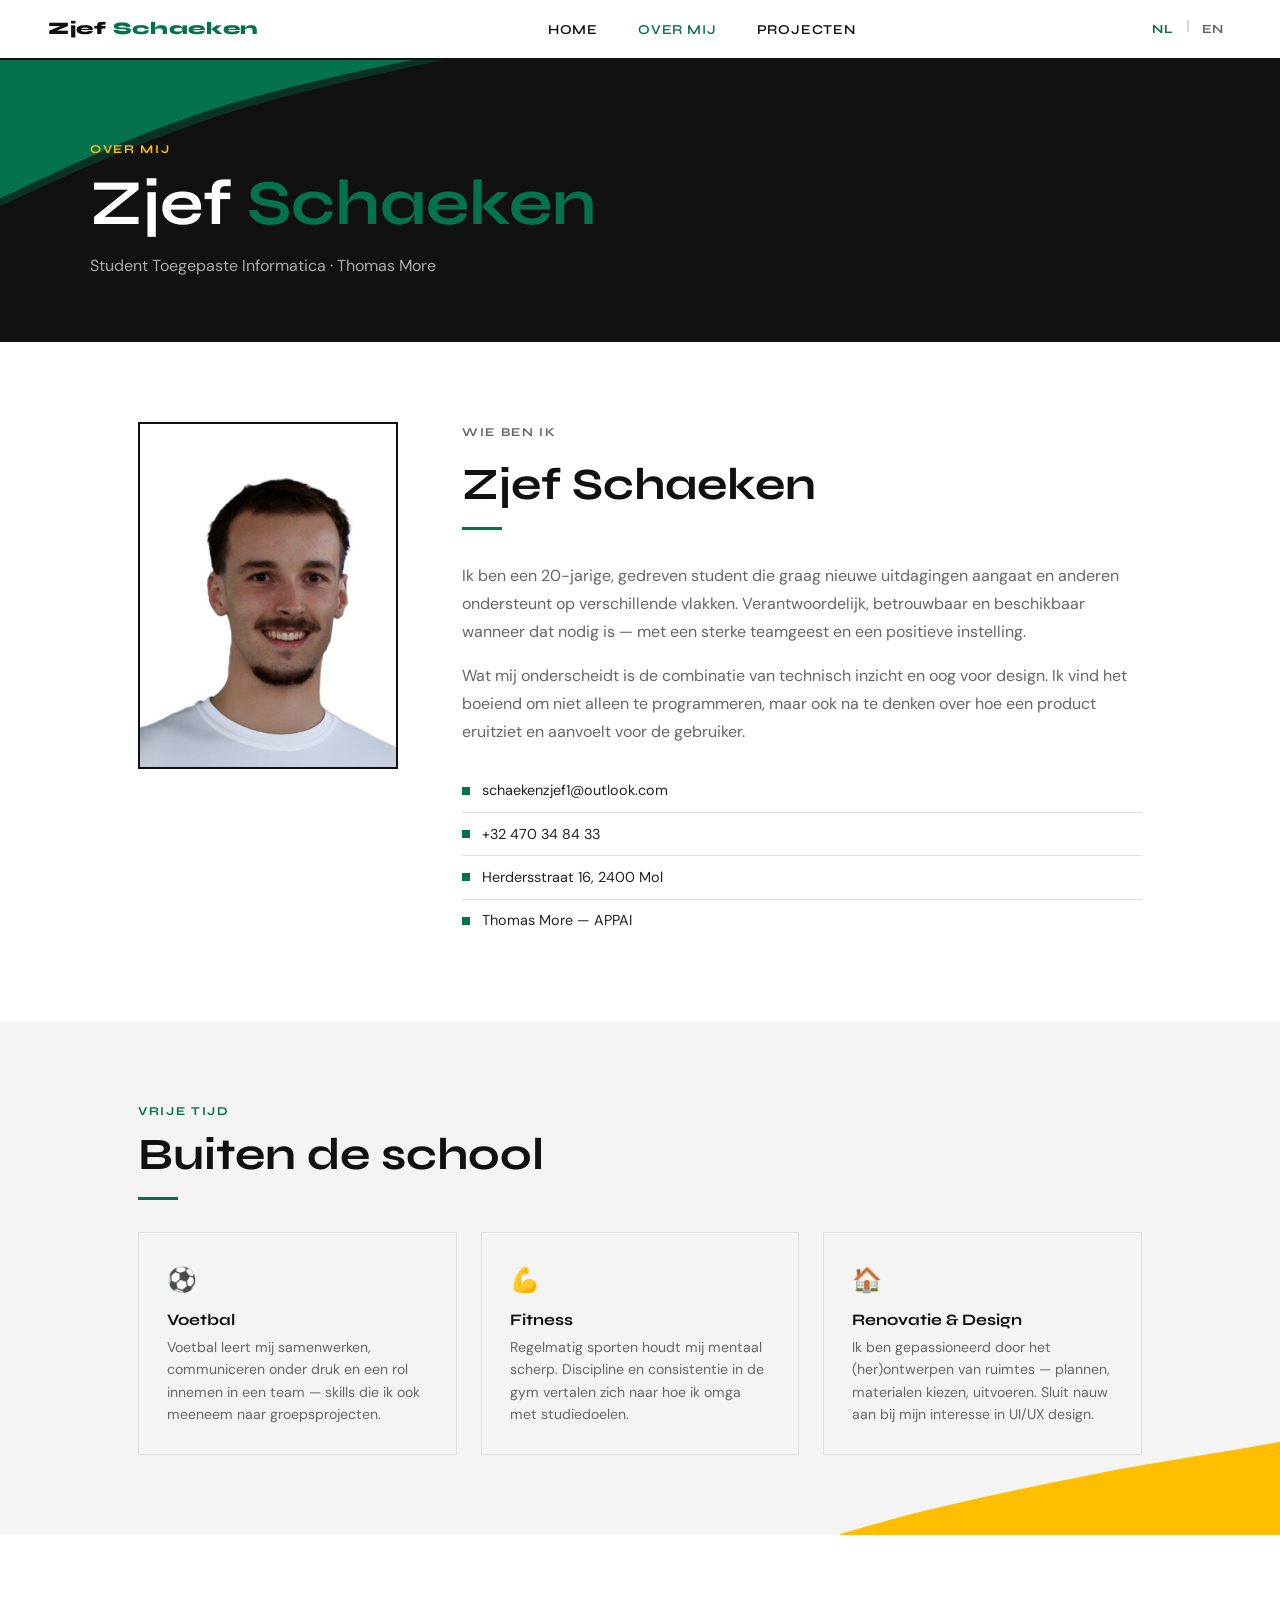
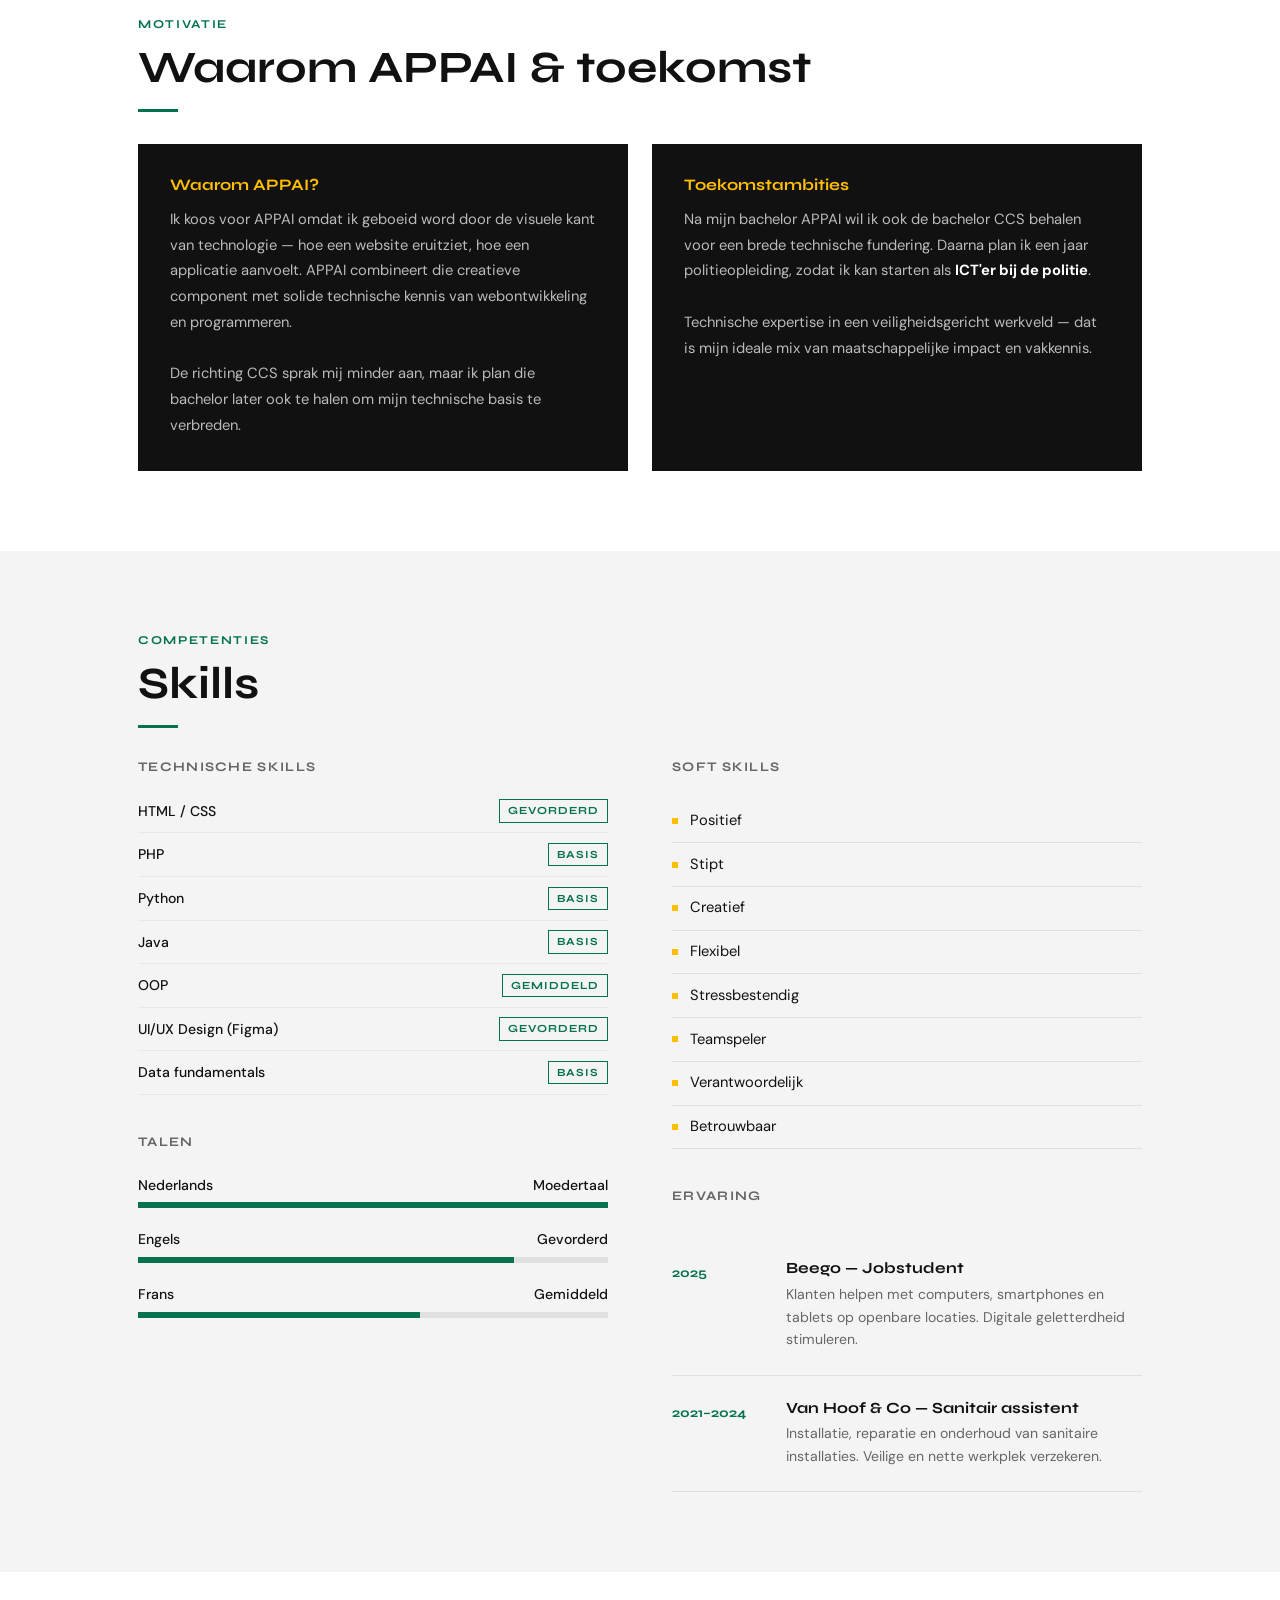
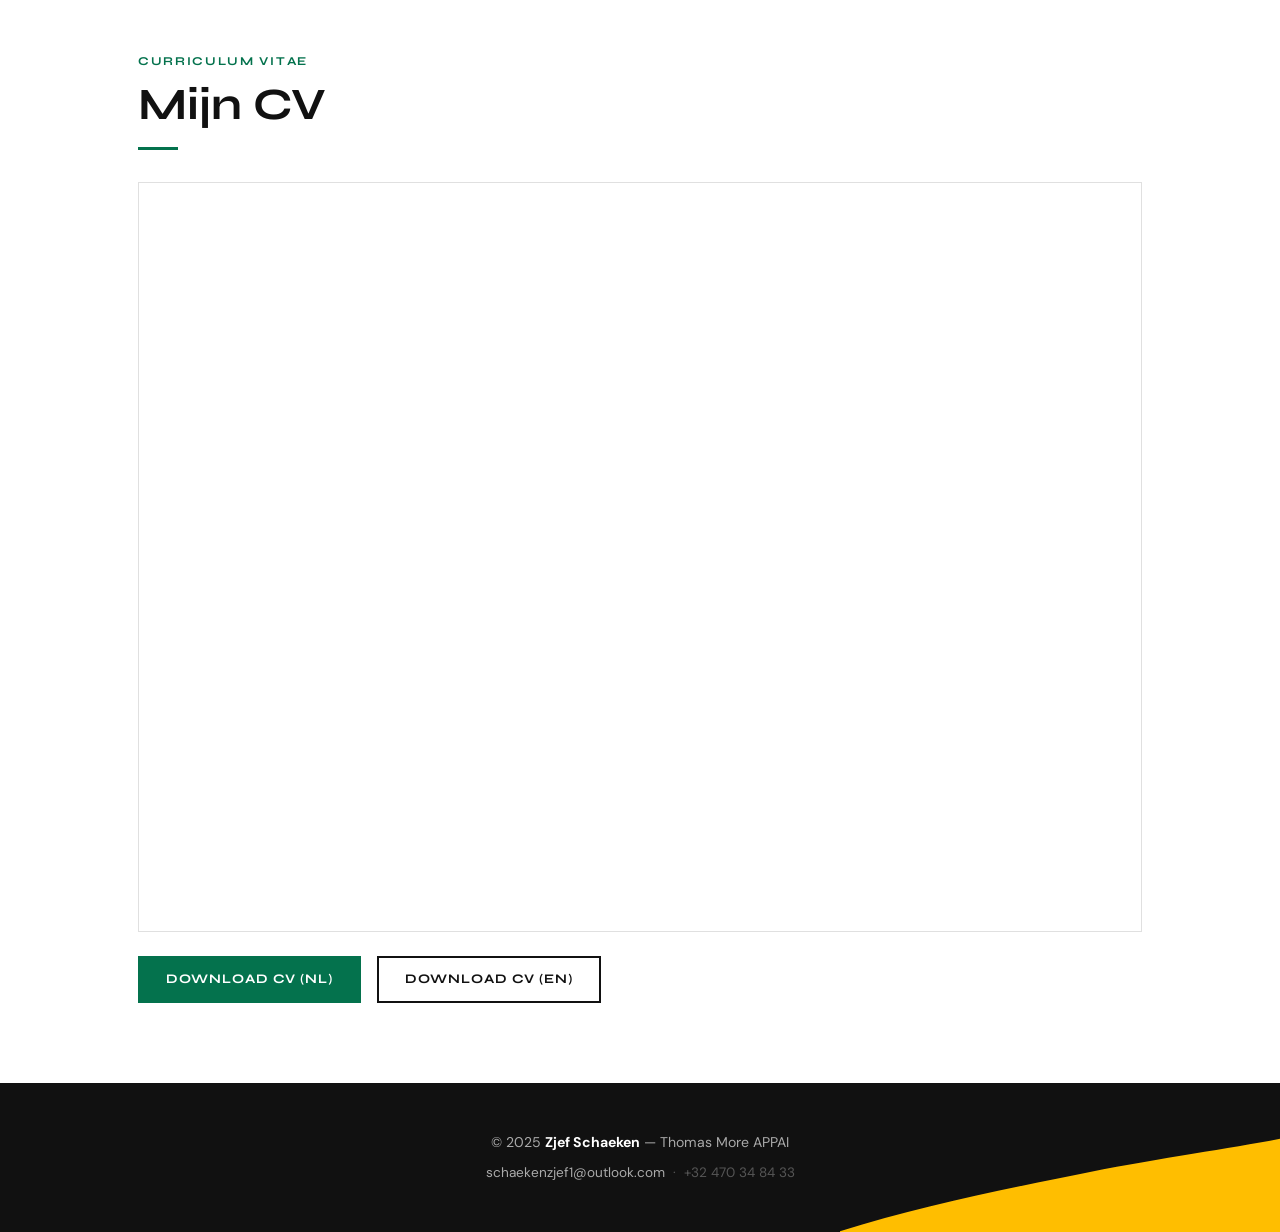
==== about.html @ 9ec2cbbe "changes" ====
<!DOCTYPE html>
<html lang="nl">
<head>
  <meta charset="UTF-8" />
  <meta name="viewport" content="width=device-width, initial-scale=1.0" />
  <title>Over mij — Zjef Schaeken</title>
  <link rel="icon" href="favicon.svg" type="image/svg+xml" />
  <link rel="stylesheet" href="css/base.css" />
  <link rel="stylesheet" href="css/nav.css" />
  <link rel="stylesheet" href="css/layout.css" />
  <link rel="stylesheet" href="css/components.css" />
  <link rel="stylesheet" href="css/about.css" />
</head>
<body>

  <nav>
    <span class="nav-logo">Zjef <span>Schaeken</span></span>
    <ul class="nav-links">
      <li><a href="index.html">Home</a></li>
      <li><a href="about.html">Over mij</a></li>
      <li><a href="projects.html">Projecten</a></li>
    </ul>
    <div class="nav-right">
      <div class="nav-lang">
        <a href="about.html"    data-lang="nl">NL</a>
        <span>|</span>
        <a href="about_en.html" data-lang="en">EN</a>
      </div>
      <button class="nav-toggle"><span></span><span></span><span></span></button>
    </div>
  </nav>

  <div class="page-content">

    <!-- PAGE HEADER -->
    <header class="page-header has-wave fade-up">
      <img class="wave-green-tl" src="images/wave-green-tl.svg" alt="" />
      <div class="page-header-inner" style="position:relative;z-index:1">
        <p class="section-label" style="color:var(--orange)">Over mij</p>
        <h1>Zjef <span>Schaeken</span></h1>
        <p style="color:#aaa; margin-top:0.75rem">Student Toegepaste Informatica · Thomas More</p>
      </div>
    </header>

    <!-- INTRO MET FOTO -->
    <div class="section">
      <div class="about-intro">
        <div class="about-photo fade-up">
          <img src="images/foto.jpg" alt="Zjef Schaeken"
               onerror="this.outerHTML='<div class=\'about-photo-placeholder\'>foto.jpg</div>'" />
        </div>

        <div class="about-text fade-up delay-2">
          <p class="section-label">Wie ben ik</p>
          <h2 class="section-title">Zjef Schaeken</h2>
          <div class="title-line"></div>
          <p>
            Ik ben een 20-jarige, gedreven student die graag nieuwe uitdagingen aangaat
            en anderen ondersteunt op verschillende vlakken. Verantwoordelijk,
            betrouwbaar en beschikbaar wanneer dat nodig is — met een sterke teamgeest
            en een positieve instelling.
          </p>
          <p>
            Wat mij onderscheidt is de combinatie van technisch inzicht en oog voor
            design. Ik vind het boeiend om niet alleen te programmeren, maar ook na te
            denken over hoe een product eruitziet en aanvoelt voor de gebruiker.
          </p>

          <ul class="contact-list">
            <li><span class="contact-icon"></span> schaekenzjef1@outlook.com</li>
            <li><span class="contact-icon"></span> +32 470 34 84 33</li>
            <li><span class="contact-icon"></span> Herdersstraat 16, 2400 Mol</li>
            <li><span class="contact-icon"></span> Thomas More — APPAI</li>
          </ul>
        </div>
      </div>
    </div>

    <!-- HOBBIES -->
    <div class="section-full section-gray has-wave" style="position:relative; overflow:hidden">
      <img class="wave-orange-br" src="images/wave-orange-br.svg" alt="" />
      <div class="section" style="padding-top:0; padding-bottom:0">
        <p class="section-label">Vrije tijd</p>
        <h2 class="section-title">Buiten de school</h2>
        <div class="title-line"></div>

        <div class="hobbies-grid">
          <div class="hobby-item fade-up delay-1">
            <div class="hobby-icon">⚽</div>
            <h3>Voetbal</h3>
            <p>Voetbal leert mij samenwerken, communiceren onder druk en
               een rol innemen in een team — skills die ik ook meeneem
               naar groepsprojecten.</p>
          </div>
          <div class="hobby-item fade-up delay-2">
            <div class="hobby-icon">💪</div>
            <h3>Fitness</h3>
            <p>Regelmatig sporten houdt mij mentaal scherp. Discipline
               en consistentie in de gym vertalen zich naar hoe ik omga
               met studiedoelen.</p>
          </div>
          <div class="hobby-item fade-up delay-3">
            <div class="hobby-icon">🏠</div>
            <h3>Renovatie &amp; Design</h3>
            <p>Ik ben gepassioneerd door het (her)ontwerpen van ruimtes —
               plannen, materialen kiezen, uitvoeren. Sluit nauw aan bij
               mijn interesse in UI/UX design.</p>
          </div>
        </div>
      </div>
    </div>

    <!-- MOTIVATIE -->
    <div class="section">
      <p class="section-label">Motivatie</p>
      <h2 class="section-title">Waarom APPAI &amp; toekomst</h2>
      <div class="title-line"></div>

      <div class="motivation-grid">
        <div class="motivation-block fade-up delay-1">
          <h3>Waarom APPAI?</h3>
          <p>
            Ik koos voor APPAI omdat ik geboeid word door de visuele kant
            van technologie — hoe een website eruitziet, hoe een applicatie
            aanvoelt. APPAI combineert die creatieve component met solide
            technische kennis van webontwikkeling en programmeren.
            <br><br>
            De richting CCS sprak mij minder aan, maar ik plan die bachelor
            later ook te halen om mijn technische basis te verbreden.
          </p>
        </div>
        <div class="motivation-block fade-up delay-2">
          <h3>Toekomstambities</h3>
          <p>
            Na mijn bachelor APPAI wil ik ook de bachelor CCS behalen voor
            een brede technische fundering. Daarna plan ik een jaar
            politieopleiding, zodat ik kan starten als
            <strong style="color:white">ICT'er bij de politie</strong>.
            <br><br>
            Technische expertise in een veiligheidsgericht werkveld —
            dat is mijn ideale mix van maatschappelijke impact en vakkennis.
          </p>
        </div>
      </div>
    </div>

    <!-- SKILLS -->
    <div class="section-full section-gray">
      <div class="section" style="padding-top:0; padding-bottom:0">
        <p class="section-label">Competenties</p>
        <h2 class="section-title">Skills</h2>
        <div class="title-line"></div>

        <div class="skills-grid">
          <div class="skills-col">
            <h3>Technische skills</h3>

            <div class="skill-item">
              <div class="skill-label"><span>HTML / CSS</span><span class="skill-tag">Gevorderd</span></div>
            </div>
            <div class="skill-item">
              <div class="skill-label"><span>PHP</span><span class="skill-tag">Basis</span></div>
            </div>
            <div class="skill-item">
              <div class="skill-label"><span>Python</span><span class="skill-tag">Basis</span></div>
            </div>
            <div class="skill-item">
              <div class="skill-label"><span>Java</span><span class="skill-tag">Basis</span></div>
            </div>
            <div class="skill-item">
              <div class="skill-label"><span>OOP</span><span class="skill-tag">Gemiddeld</span></div>
            </div>
            <div class="skill-item">
              <div class="skill-label"><span>UI/UX Design (Figma)</span><span class="skill-tag">Gevorderd</span></div>
            </div>
            <div class="skill-item">
              <div class="skill-label"><span>Data fundamentals</span><span class="skill-tag">Basis</span></div>
            </div>

            <h3 style="margin-top:2.5rem">Talen</h3>
            <div class="skill-item">
              <div class="skill-label"><span>Nederlands</span><span>Moedertaal</span></div>
              <div class="skill-track"><div class="skill-fill" data-width="100"></div></div>
            </div>
            <div class="skill-item">
              <div class="skill-label"><span>Engels</span><span>Gevorderd</span></div>
              <div class="skill-track"><div class="skill-fill" data-width="80"></div></div>
            </div>
            <div class="skill-item">
              <div class="skill-label"><span>Frans</span><span>Gemiddeld</span></div>
              <div class="skill-track"><div class="skill-fill" data-width="60"></div></div>
            </div>
          </div>

          <div class="skills-col">
            <h3>Soft skills</h3>
            <ul class="soft-list">
              <li>Positief</li>
              <li>Stipt</li>
              <li>Creatief</li>
              <li>Flexibel</li>
              <li>Stressbestendig</li>
              <li>Teamspeler</li>
              <li>Verantwoordelijk</li>
              <li>Betrouwbaar</li>
            </ul>

            <h3 style="margin-top:2.5rem">Ervaring</h3>
            <div class="timeline">
              <div class="timeline-item">
                <span class="timeline-year">2025</span>
                <div>
                  <h4>Beego — Jobstudent</h4>
                  <p>Klanten helpen met computers, smartphones en tablets
                     op openbare locaties. Digitale geletterdheid stimuleren.</p>
                </div>
              </div>
              <div class="timeline-item">
                <span class="timeline-year">2021–2024</span>
                <div>
                  <h4>Van Hoof &amp; Co — Sanitair assistent</h4>
                  <p>Installatie, reparatie en onderhoud van sanitaire
                     installaties. Veilige en nette werkplek verzekeren.</p>
                </div>
              </div>
            </div>
          </div>
        </div>
      </div>
    </div>

    <!-- CV -->
    <div class="section">
      <p class="section-label">Curriculum Vitae</p>
      <h2 class="section-title">Mijn CV</h2>
      <div class="title-line"></div>

      <iframe class="cv-viewer"
              src="CV_Zjef_Schaeken_NL.pdf"
              title="CV Zjef Schaeken">
        <a href="CV_Zjef_Schaeken_NL.pdf">Download CV</a>
      </iframe>

      <div class="cv-btns">
        <a href="CV_Zjef_Schaeken_NL.pdf" download="CV_Zjef_Schaeken_NL.pdf" class="btn btn-green">
          Download CV (NL)
        </a>
        <a href="CV_Zjef_Schaeken_EN.pdf" download="CV_Zjef_Schaeken_EN.pdf" class="btn">
          Download CV (EN)
        </a>
      </div>
    </div>

    <!-- FOOTER -->
    <div class="has-wave section-black" style="padding:3rem; text-align:center; position:relative; overflow:hidden">
      <img class="wave-orange-br" src="images/wave-orange-br.svg" alt="" />
      <div style="position:relative;z-index:1">
        <p style="color:#aaa; font-size:0.88rem">
          &copy; 2025 <strong style="color:white">Zjef Schaeken</strong> — Thomas More APPAI
        </p>
        <p style="margin-top:0.5rem; font-size:0.85rem; color:#555">
          <a href="mailto:schaekenzjef1@outlook.com" style="color:#aaa">schaekenzjef1@outlook.com</a>
          &nbsp;·&nbsp; +32 470 34 84 33
        </p>
      </div>
    </div>

  </div>

  <script src="nav.js"></script>
</body>
</html>
---- css/base.css ----
/* =============================================
   BASE — variabelen, reset, typografie, animaties
   ============================================= */

@import url('https://fonts.googleapis.com/css2?family=Syne:wght@400;600;700;800&family=DM+Sans:wght@300;400;500&display=swap');

:root {
  --green:  #04724d;
  --orange: #ffbe00;
  --black:  #111111;
  --white:  #ffffff;
  --gray:   #f4f4f4;
  --text:   #222222;
  --muted:  #666666;

  --font-display: 'Syne', sans-serif;
  --font-body:    'DM Sans', sans-serif;
}

*, *::before, *::after {
  box-sizing: border-box;
  margin: 0;
  padding: 0;
}

html { scroll-behavior: smooth; }

body {
  font-family: var(--font-body);
  background: var(--white);
  color: var(--text);
  line-height: 1.6;
  overflow-x: hidden;
}

img { max-width: 100%; display: block; }
a   { color: inherit; text-decoration: none; }

/* ---- Typografie ---- */
h1, h2, h3, h4 {
  font-family: var(--font-display);
  font-weight: 700;
  line-height: 1.15;
  color: var(--black);
}

.section-label {
  font-family: var(--font-display);
  font-size: 0.75rem;
  font-weight: 700;
  letter-spacing: 0.14em;
  text-transform: uppercase;
  color: var(--green);
  margin-bottom: 0.5rem;
}

.section-title {
  font-size: clamp(1.8rem, 4vw, 2.8rem);
  margin-bottom: 1rem;
}

.title-line {
  width: 40px;
  height: 3px;
  background: var(--green);
  margin-bottom: 2rem;
}

.title-line-orange { background: var(--orange); }

/* ---- Animaties ---- */
@keyframes fadeUp {
  from { opacity: 0; transform: translateY(20px); }
  to   { opacity: 1; transform: translateY(0); }
}

.fade-up  { animation: fadeUp 0.5s ease both; }
.delay-1  { animation-delay: 0.1s; }
.delay-2  { animation-delay: 0.2s; }
.delay-3  { animation-delay: 0.3s; }
---- css/nav.css ----
/* =============================================
   NAVIGATIE
   ============================================= */

nav {
  position: fixed;
  top: 0; left: 0; right: 0;
  z-index: 100;
  background: var(--white);
  border-bottom: 2px solid var(--black);
  display: flex;
  align-items: center;
  justify-content: space-between;
  padding: 0 3rem;
  height: 60px;
}

.nav-logo {
  font-family: var(--font-display);
  font-weight: 800;
  font-size: 1.1rem;
  color: var(--black);
  letter-spacing: 0.04em;
}

.nav-logo span { color: var(--green); }

.nav-links {
  display: flex;
  gap: 2.5rem;
  list-style: none;
}

.nav-links a {
  font-family: var(--font-display);
  font-weight: 600;
  font-size: 0.85rem;
  color: var(--black);
  letter-spacing: 0.06em;
  text-transform: uppercase;
  transition: color 0.2s;
}

.nav-links a:hover,
.nav-links a.active {
  color: var(--green);
}

.nav-right {
  display: flex;
  align-items: center;
  gap: 1.5rem;
}

.nav-lang {
  display: flex;
  gap: 0.25rem;
  font-size: 0.78rem;
  font-family: var(--font-display);
  font-weight: 700;
}

.nav-lang a {
  padding: 3px 8px;
  color: var(--muted);
  letter-spacing: 0.05em;
  transition: color 0.2s;
}

.nav-lang a:hover,
.nav-lang a.active {
  color: var(--green);
}

.nav-lang span { color: #ccc; }

/* Hamburger mobiel */
.nav-toggle {
  display: none;
  flex-direction: column;
  gap: 5px;
  cursor: pointer;
  background: none;
  border: none;
}

.nav-toggle span {
  width: 22px;
  height: 2px;
  background: var(--black);
}

.page-content { padding-top: 60px; }

/* ---- Responsive nav ---- */
@media (max-width: 768px) {
  nav { padding: 0 1.25rem; }

  .nav-toggle { display: flex; }

  .nav-links {
    display: none;
    position: absolute;
    top: 60px; left: 0; right: 0;
    background: var(--white);
    flex-direction: column;
    padding: 1.5rem 2rem;
    gap: 1.25rem;
    border-bottom: 2px solid var(--black);
  }

  .nav-links.open { display: flex; }
}
---- css/layout.css ----
/* =============================================
   LAYOUT — secties, golven, page header, footer
   ============================================= */

/* ---- Secties ---- */
.section {
  padding: 5rem 3rem;
  max-width: 1100px;
  margin: 0 auto;
}

.section-full { padding: 5rem 3rem; }

.section-gray  { background: var(--gray); }

.section-black {
  background: var(--black);
  color: var(--white);
}

.section-black h1,
.section-black h2,
.section-black h3 { color: var(--white); }

/* ---- Golvende hoek-decoraties ---- */
.has-wave { position: relative; overflow: hidden; }

.wave-green-tl {
  position: absolute;
  top: 0; left: 0;
  width: 480px;
  pointer-events: none;
  z-index: 0;
}

.wave-orange-br {
  position: absolute;
  bottom: 0; right: 0;
  width: 440px;
  pointer-events: none;
  z-index: 0;
}

.wave-green-br {
  position: absolute;
  bottom: 0; right: 0;
  width: 480px;
  pointer-events: none;
  z-index: 0;
}

.wave-orange-bl {
  position: absolute;
  bottom: 0; left: 0;
  width: 440px;
  pointer-events: none;
  z-index: 0;
}

/* Alles binnen een wave-sectie boven de golf */
.has-wave > *:not(.wave-green-tl):not(.wave-orange-br):not(.wave-green-br):not(.wave-orange-bl) {
  position: relative;
  z-index: 1;
}

/* ---- Gedeelde paginaheader (about & projects) ---- */
.page-header {
  background: var(--black);
  color: var(--white);
  padding: 5rem 3rem 4rem;
}

.page-header-inner {
  max-width: 1100px;
  margin: 0 auto;
}

.page-header h1 {
  font-size: clamp(2.5rem, 5vw, 4rem);
  color: var(--white);
  margin-top: 0.5rem;
}

.page-header h1 span { color: var(--green); }

/* ---- Footer ---- */
footer {
  background: var(--black);
  color: #aaa;
  text-align: center;
  padding: 2rem;
  font-size: 0.85rem;
}

footer strong { color: var(--white); }

/* ---- Responsive ---- */
@media (max-width: 768px) {
  .section      { padding: 3rem 1.5rem; }
  .section-full { padding: 3rem 1.5rem; }
}
---- css/components.css ----
/* =============================================
   COMPONENTS — knoppen, skills, kaarten, afbeeldingen
   ============================================= */

/* ---- Knoppen ---- */
.btn {
  display: inline-block;
  font-family: var(--font-display);
  font-weight: 700;
  font-size: 0.82rem;
  letter-spacing: 0.08em;
  text-transform: uppercase;
  padding: 0.7rem 1.6rem;
  border: 2px solid var(--black);
  color: var(--black);
  background: transparent;
  cursor: pointer;
  transition: background 0.2s, color 0.2s;
}

.btn:hover {
  background: var(--black);
  color: var(--white);
}

.btn-green {
  background: var(--green);
  border-color: var(--green);
  color: var(--white);
}

.btn-green:hover {
  background: #035e3e;
  border-color: #035e3e;
  color: var(--white);
}

.btn-white {
  border-color: var(--white);
  color: var(--white);
}

.btn-white:hover {
  background: var(--white);
  color: var(--black);
}

/* ---- Skill bars (talen) ---- */
.skill-item {
  margin-bottom: 1.25rem;
}

.skill-label {
  display: flex;
  justify-content: space-between;
  align-items: center;
  font-size: 0.88rem;
  font-weight: 500;
  color: var(--black);
  margin-bottom: 6px;
}

.skill-track {
  height: 6px;
  background: #e0e0e0;
}

.skill-fill {
  height: 100%;
  background: var(--green);
  width: 0;
  transition: width 1.1s cubic-bezier(.4,0,.2,1);
}

/* ---- Skill-tags (technische skills — geen balk) ---- */
.skill-item:has(.skill-tag) {
  border-bottom: 1px solid #e8e8e8;
  padding-bottom: 0.6rem;
  margin-bottom: 0.6rem;
}

.skill-item:has(.skill-tag) .skill-label { margin-bottom: 0; }

.skill-tag {
  display: inline-block;
  font-family: var(--font-display);
  font-size: 0.68rem;
  font-weight: 700;
  letter-spacing: 0.09em;
  text-transform: uppercase;
  color: var(--green);
  border: 1.5px solid var(--green);
  padding: 2px 8px;
  flex-shrink: 0;
}

/* ---- Generieke kaart ---- */
.card {
  background: var(--white);
  border: 1.5px solid #e0e0e0;
  padding: 1.75rem;
  transition: border-color 0.2s;
}

.card:hover { border-color: var(--green); }

/* ---- Project afbeeldingen (SKIL2) ---- */
.project-img-grid {
  display: grid;
  grid-template-columns: repeat(3, 1fr);
  gap: 0.75rem;
  margin-top: 0.75rem;
}

.project-img-slot {
  aspect-ratio: 16 / 10;
  background: #f4f4f4;
  border: 1.5px solid #e0e0e0;
  overflow: hidden;
  display: flex;
  align-items: center;
  justify-content: center;
}

.project-img-slot img {
  width: 100%;
  height: 100%;
  object-fit: cover;
  display: block;
}

.project-img-slot .img-placeholder {
  font-size: 0.72rem;
  color: #bbb;
  font-family: var(--font-display);
  letter-spacing: 0.05em;
  text-align: center;
}

/* ---- Persoonlijke kaart — poster ---- */
.personal-card-poster {
  position: relative;
  overflow: hidden;
}

.personal-card-poster .poster-img {
  position: absolute;
  inset: 0;
  width: 100%;
  height: 100%;
  object-fit: cover;
  opacity: 0.55;
}

.personal-card-poster h3 {
  position: relative;
  z-index: 1;
}
---- css/about.css ----
/* =============================================
   ABOUT — intro met foto, hobbies, motivatie, skills, tijdlijn, CV
   ============================================= */

/* ---- Intro met foto ---- */
.about-intro {
  display: grid;
  grid-template-columns: 260px 1fr;
  gap: 4rem;
  align-items: start;
}

.about-photo img {
  width: 100%;
  aspect-ratio: 3/4;
  object-fit: cover;
  border: 2px solid var(--black);
}

.about-photo-placeholder {
  width: 100%;
  aspect-ratio: 3/4;
  background: var(--gray);
  border: 2px solid var(--black);
  display: flex;
  align-items: center;
  justify-content: center;
  color: var(--muted);
  font-size: 0.85rem;
  text-align: center;
  padding: 1rem;
}

.about-text p {
  color: var(--muted);
  margin-bottom: 1rem;
  line-height: 1.75;
}

/* ---- Contact info ---- */
.contact-list {
  list-style: none;
  margin-top: 1.5rem;
}

.contact-list li {
  display: flex;
  gap: 0.75rem;
  align-items: center;
  font-size: 0.9rem;
  color: var(--text);
  padding: 0.6rem 0;
  border-bottom: 1px solid #e0e0e0;
}

.contact-list li:last-child { border-bottom: none; }

.contact-icon {
  width: 8px;
  height: 8px;
  background: var(--green);
  flex-shrink: 0;
}

/* ---- Hobbies ---- */
.hobbies-grid {
  display: grid;
  grid-template-columns: repeat(3, 1fr);
  gap: 1.5rem;
  margin-top: 2rem;
}

.hobby-item {
  padding: 1.75rem;
  border: 1.5px solid #e0e0e0;
  transition: border-color 0.2s;
}

.hobby-item:hover { border-color: var(--green); }

.hobby-icon {
  font-size: 1.5rem;
  margin-bottom: 0.75rem;
}

.hobby-item h3 {
  font-size: 1rem;
  margin-bottom: 0.4rem;
  color: var(--black);
}

.hobby-item p {
  font-size: 0.88rem;
  color: var(--muted);
  line-height: 1.6;
}

/* ---- Motivatie ---- */
.motivation-grid {
  display: grid;
  grid-template-columns: 1fr 1fr;
  gap: 1.5rem;
  margin-top: 2rem;
}

.motivation-block {
  padding: 2rem;
  background: var(--black);
  color: var(--white);
}

.motivation-block h3 {
  color: var(--orange);
  font-size: 1rem;
  margin-bottom: 0.75rem;
}

.motivation-block p {
  font-size: 0.92rem;
  color: #bbb;
  line-height: 1.75;
}

/* ---- Skills ---- */
.skills-grid {
  display: grid;
  grid-template-columns: 1fr 1fr;
  gap: 4rem;
  margin-top: 2rem;
}

.skills-col h3 {
  font-family: var(--font-display);
  font-weight: 700;
  font-size: 0.82rem;
  text-transform: uppercase;
  letter-spacing: 0.1em;
  color: var(--muted);
  margin-bottom: 1.5rem;
}

.soft-list { list-style: none; }

.soft-list li {
  padding: 0.6rem 0;
  border-bottom: 1px solid #e0e0e0;
  font-size: 0.92rem;
  color: var(--black);
  display: flex;
  align-items: center;
  gap: 0.75rem;
}

.soft-list li::before {
  content: '';
  width: 6px;
  height: 6px;
  background: var(--orange);
  flex-shrink: 0;
}

/* ---- Tijdlijn (ervaring) ---- */
.timeline { margin-top: 2rem; }

.timeline-item {
  display: grid;
  grid-template-columns: 90px 1fr;
  gap: 1.5rem;
  padding: 1.5rem 0;
  border-bottom: 1px solid #e0e0e0;
}

.timeline-year {
  font-family: var(--font-display);
  font-weight: 700;
  font-size: 0.82rem;
  color: var(--green);
  padding-top: 3px;
}

.timeline-item h4 {
  font-size: 0.97rem;
  margin-bottom: 0.3rem;
}

.timeline-item p {
  font-size: 0.88rem;
  color: var(--muted);
  line-height: 1.6;
}

/* ---- CV ---- */
.cv-viewer {
  width: 100%;
  height: 750px;
  border: 1.5px solid #e0e0e0;
  margin-top: 2rem;
  display: block;
}

.cv-btns {
  display: flex;
  gap: 1rem;
  margin-top: 1.5rem;
  flex-wrap: wrap;
}

/* ---- Responsive ---- */
@media (max-width: 900px) {
  .about-intro     { grid-template-columns: 1fr; }
  .about-photo     { max-width: 220px; }
  .hobbies-grid    { grid-template-columns: 1fr; }
  .motivation-grid { grid-template-columns: 1fr; }
  .skills-grid     { grid-template-columns: 1fr; }
}
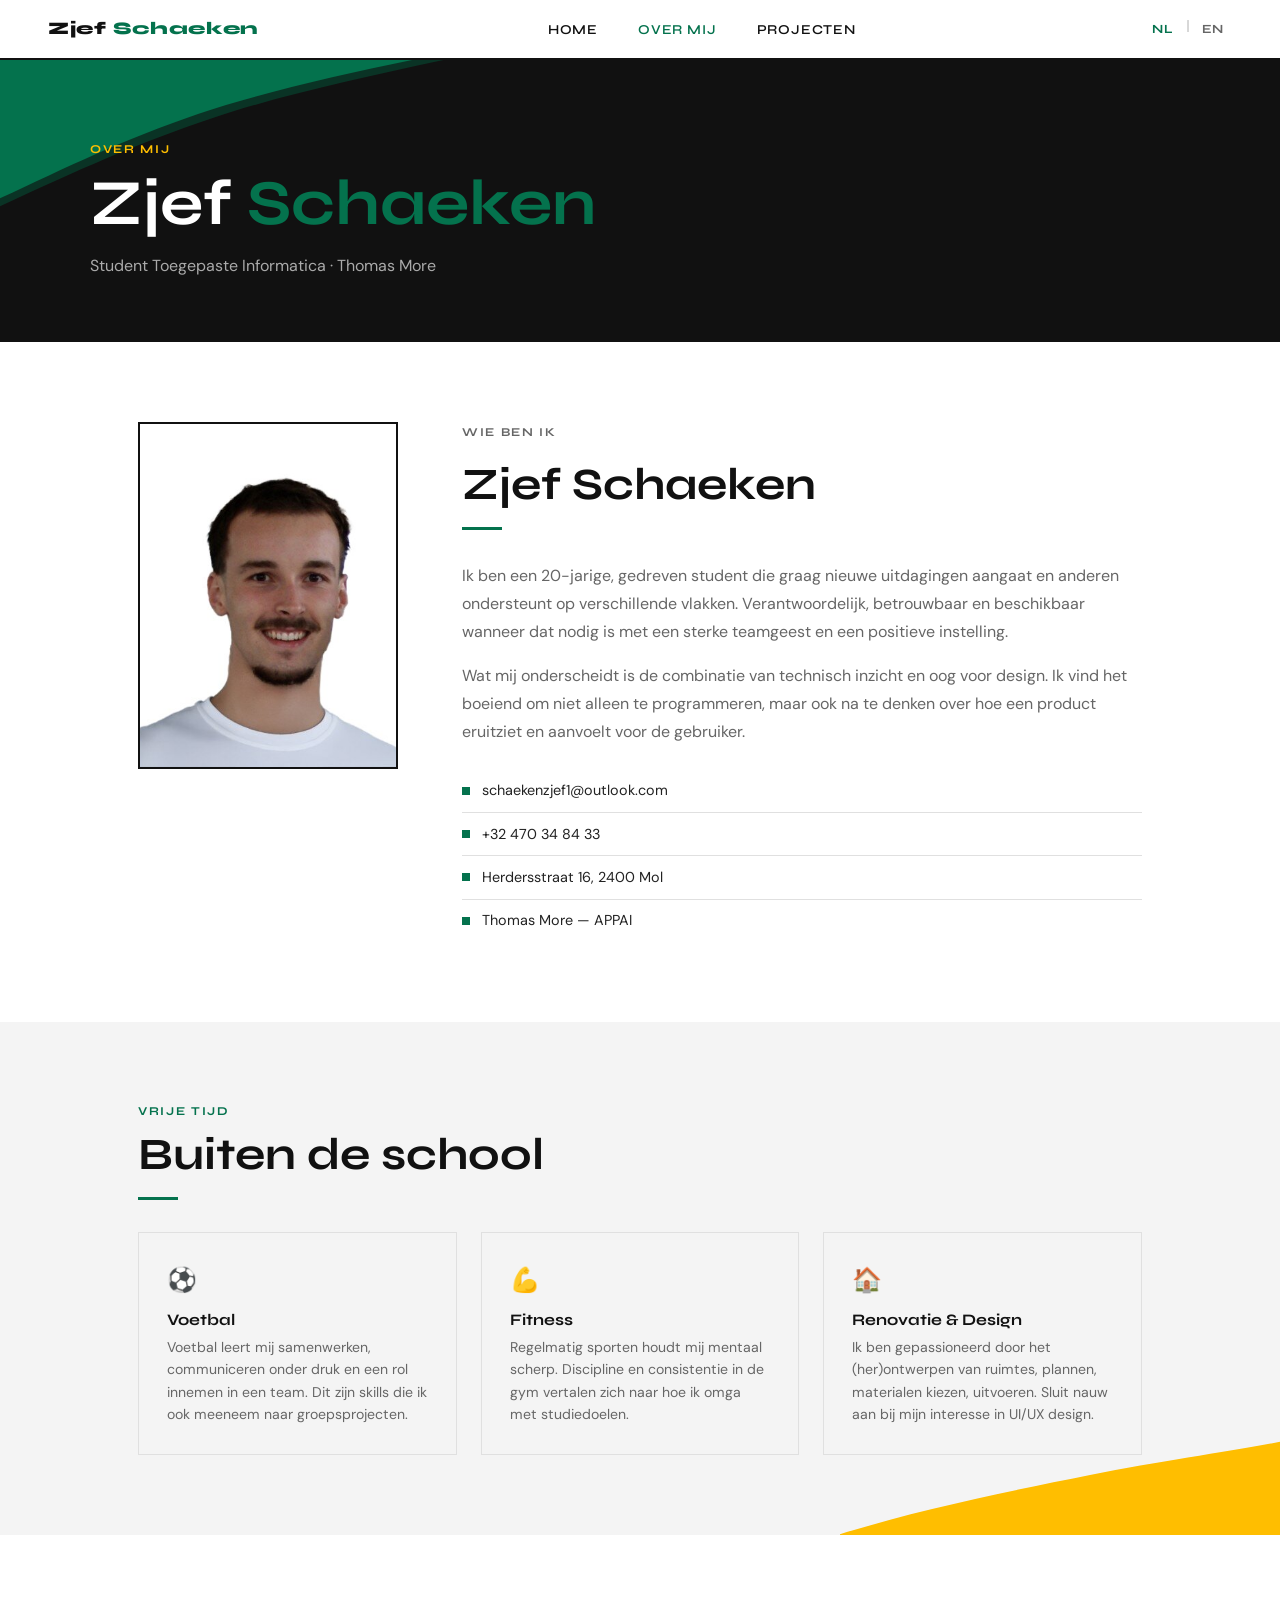
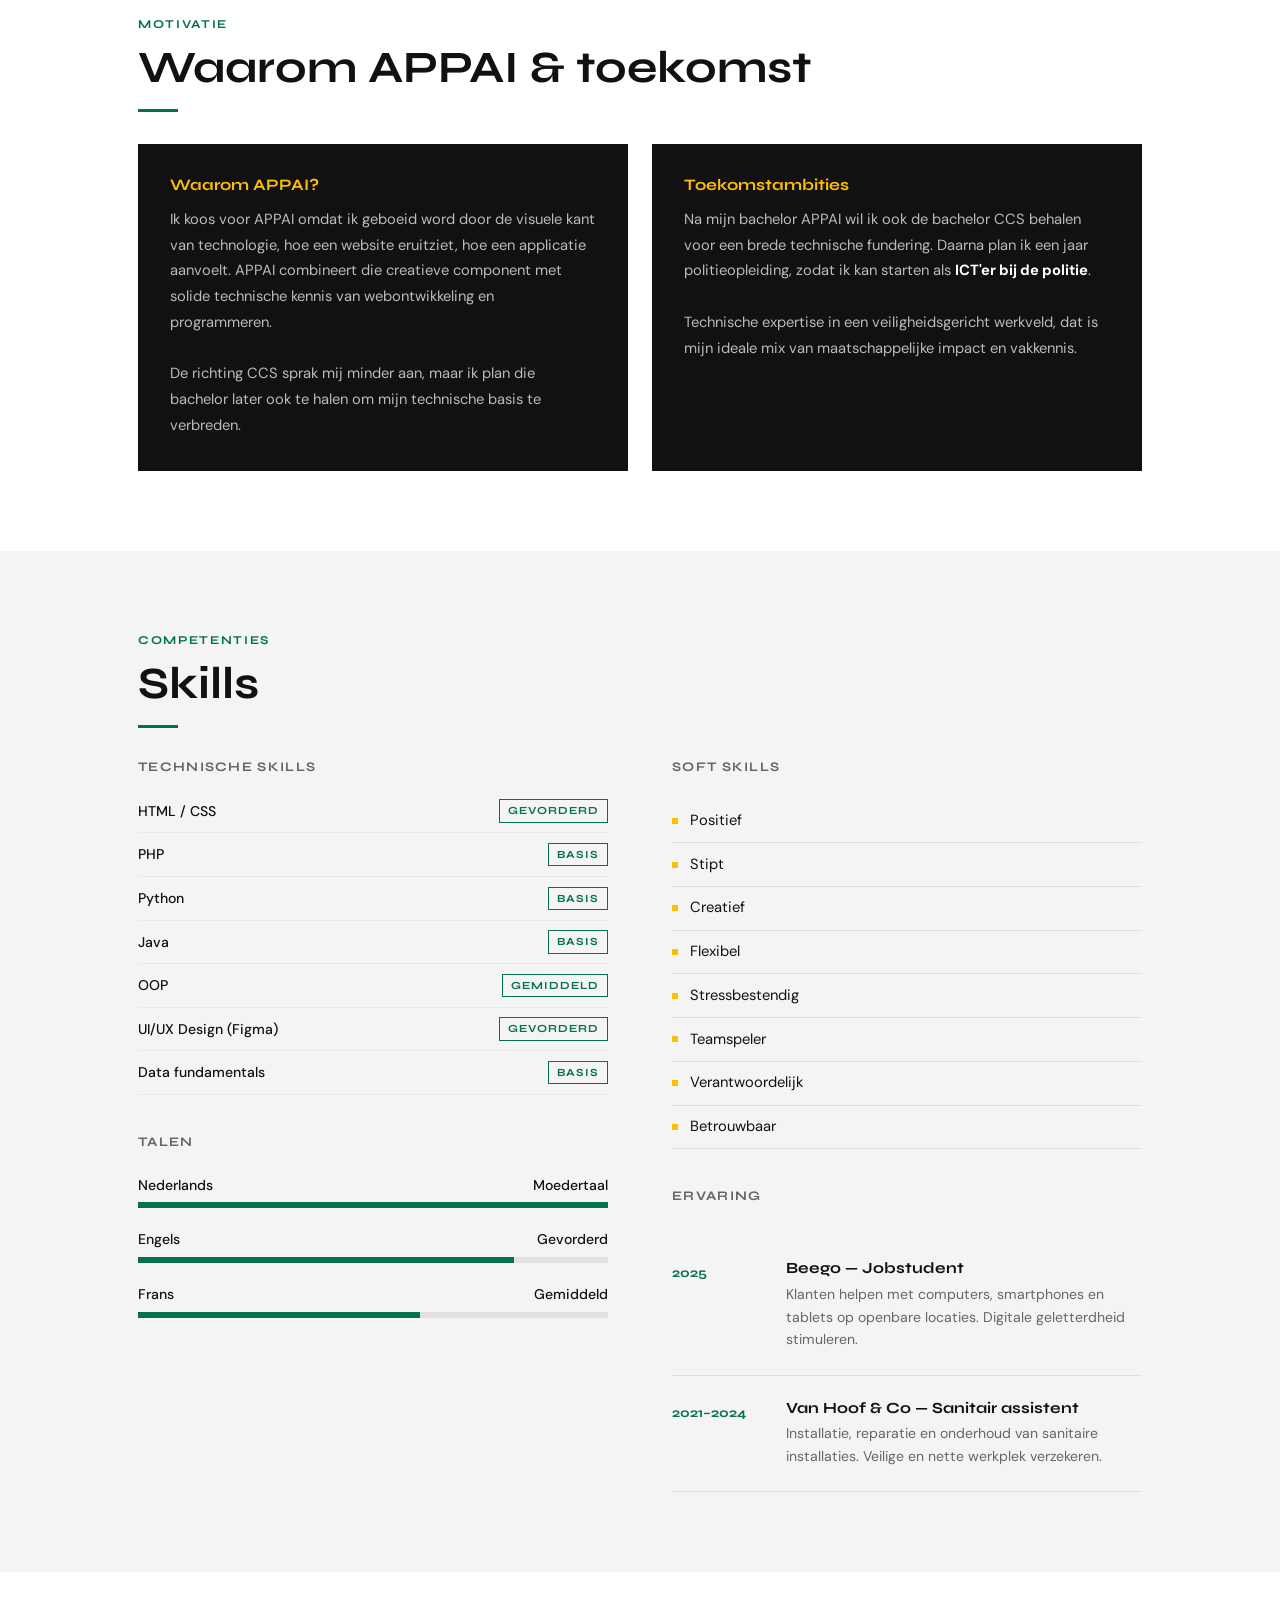
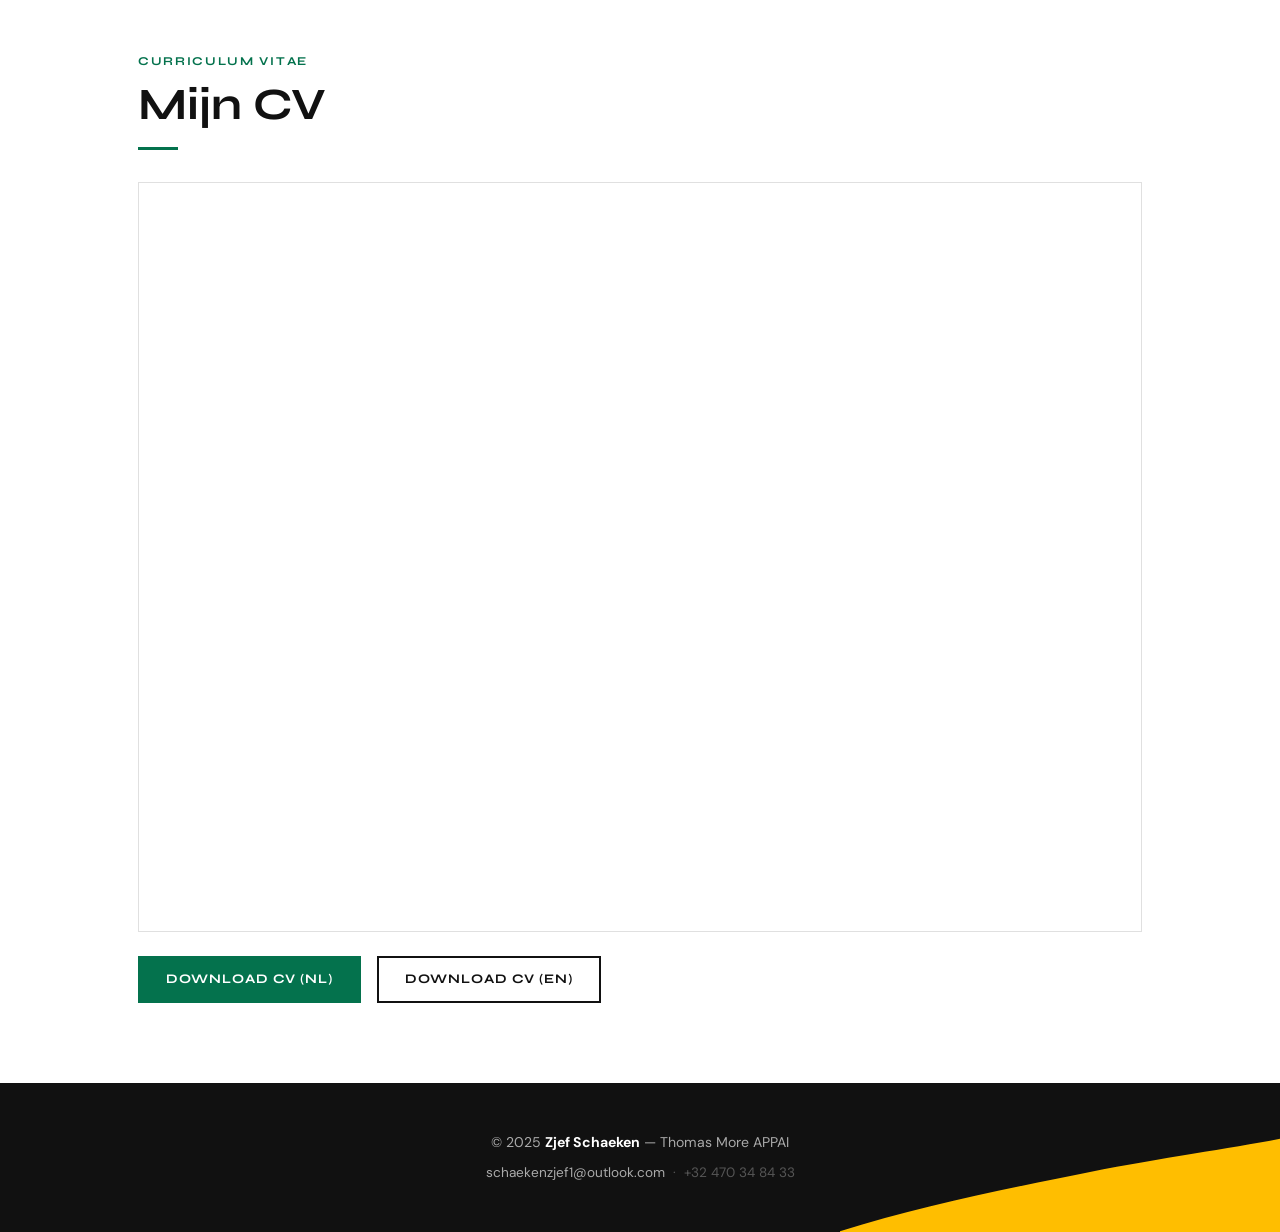
==== commit 934d24ea: "changes" ====
--- a/about.html
+++ b/about.html
@@ -57,7 +57,7 @@
           <p>
             Ik ben een 20-jarige, gedreven student die graag nieuwe uitdagingen aangaat
             en anderen ondersteunt op verschillende vlakken. Verantwoordelijk,
-            betrouwbaar en beschikbaar wanneer dat nodig is — met een sterke teamgeest
+            betrouwbaar en beschikbaar wanneer dat nodig is met een sterke teamgeest
             en een positieve instelling.
           </p>
           <p>
@@ -89,7 +89,7 @@
             <div class="hobby-icon">⚽</div>
             <h3>Voetbal</h3>
             <p>Voetbal leert mij samenwerken, communiceren onder druk en
-               een rol innemen in een team — skills die ik ook meeneem
+               een rol innemen in een team. Dit zijn skills die ik ook meeneem
                naar groepsprojecten.</p>
           </div>
           <div class="hobby-item fade-up delay-2">
@@ -102,7 +102,7 @@
           <div class="hobby-item fade-up delay-3">
             <div class="hobby-icon">🏠</div>
             <h3>Renovatie &amp; Design</h3>
-            <p>Ik ben gepassioneerd door het (her)ontwerpen van ruimtes —
+            <p>Ik ben gepassioneerd door het (her)ontwerpen van ruimtes,
                plannen, materialen kiezen, uitvoeren. Sluit nauw aan bij
                mijn interesse in UI/UX design.</p>
           </div>
@@ -121,7 +121,7 @@
           <h3>Waarom APPAI?</h3>
           <p>
             Ik koos voor APPAI omdat ik geboeid word door de visuele kant
-            van technologie — hoe een website eruitziet, hoe een applicatie
+            van technologie, hoe een website eruitziet, hoe een applicatie
             aanvoelt. APPAI combineert die creatieve component met solide
             technische kennis van webontwikkeling en programmeren.
             <br><br>
@@ -137,7 +137,7 @@
             politieopleiding, zodat ik kan starten als
             <strong style="color:white">ICT'er bij de politie</strong>.
             <br><br>
-            Technische expertise in een veiligheidsgericht werkveld —
+            Technische expertise in een veiligheidsgericht werkveld,
             dat is mijn ideale mix van maatschappelijke impact en vakkennis.
           </p>
         </div>
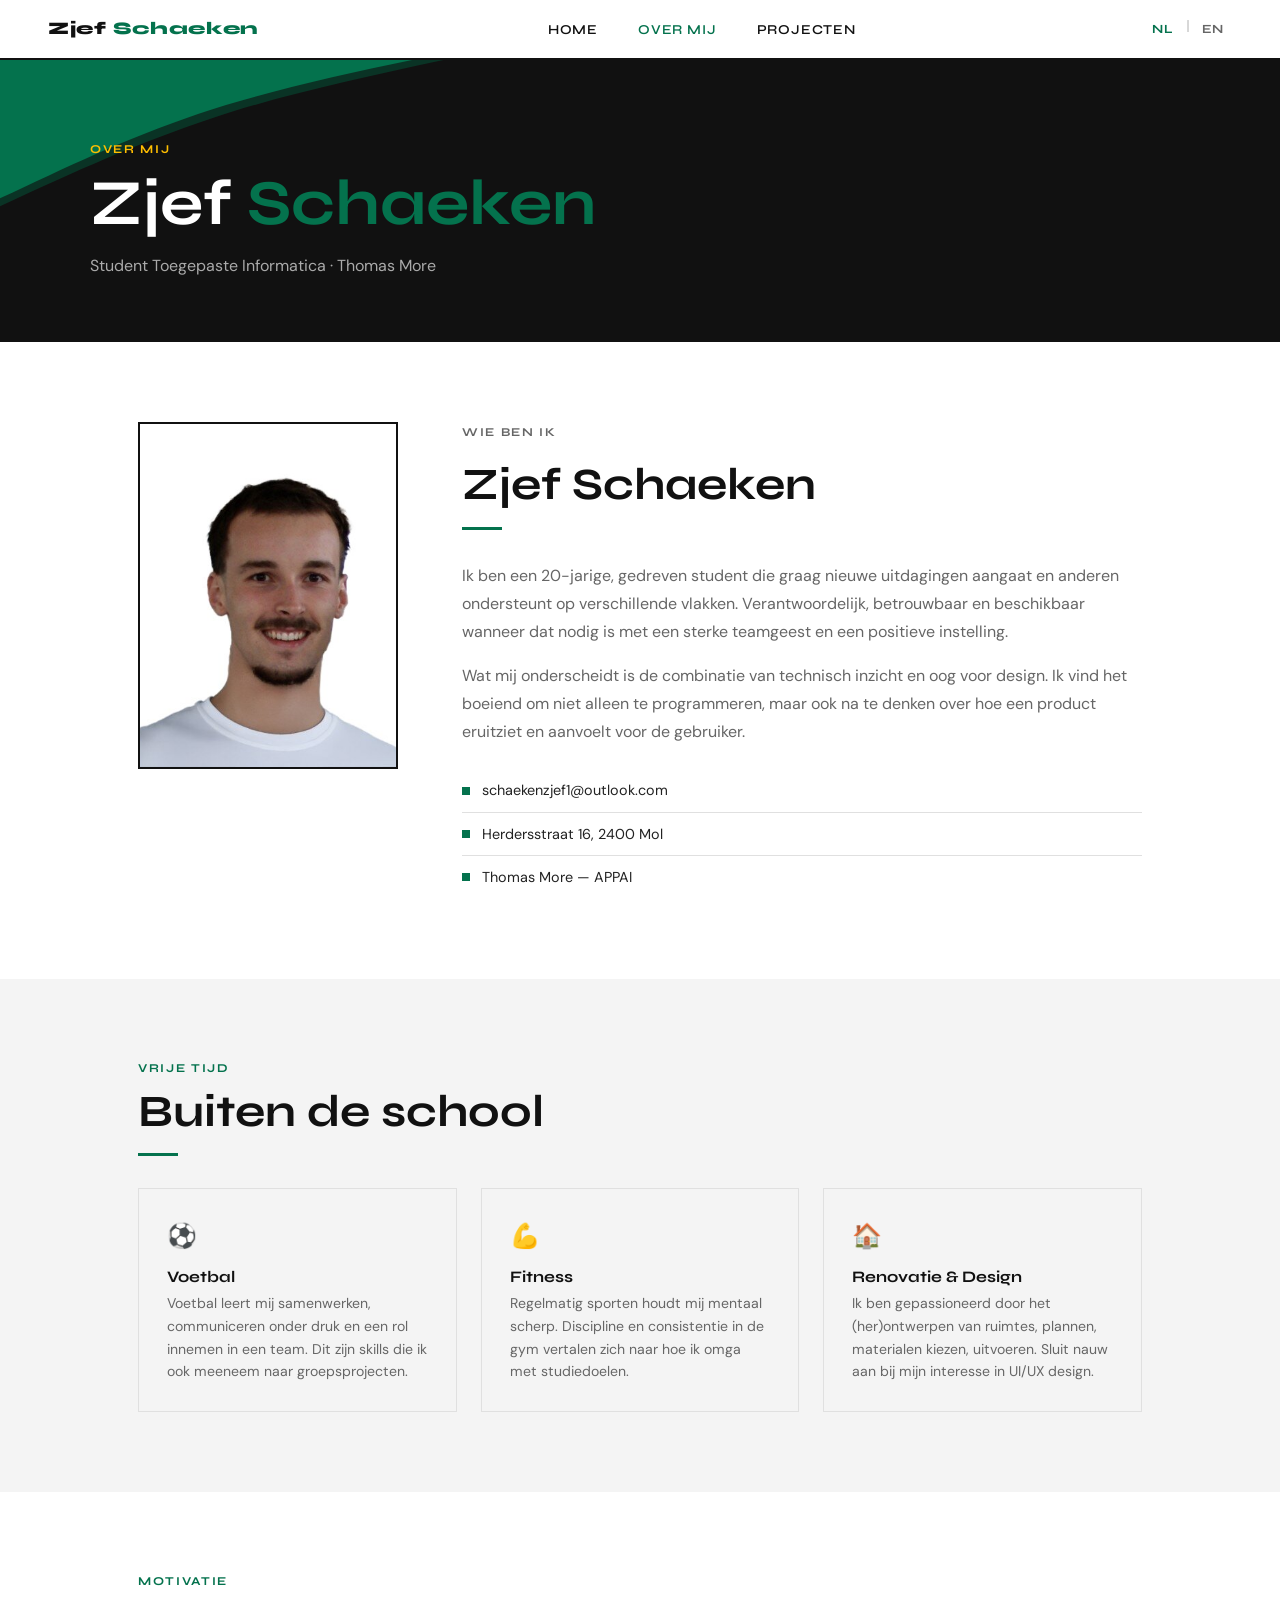
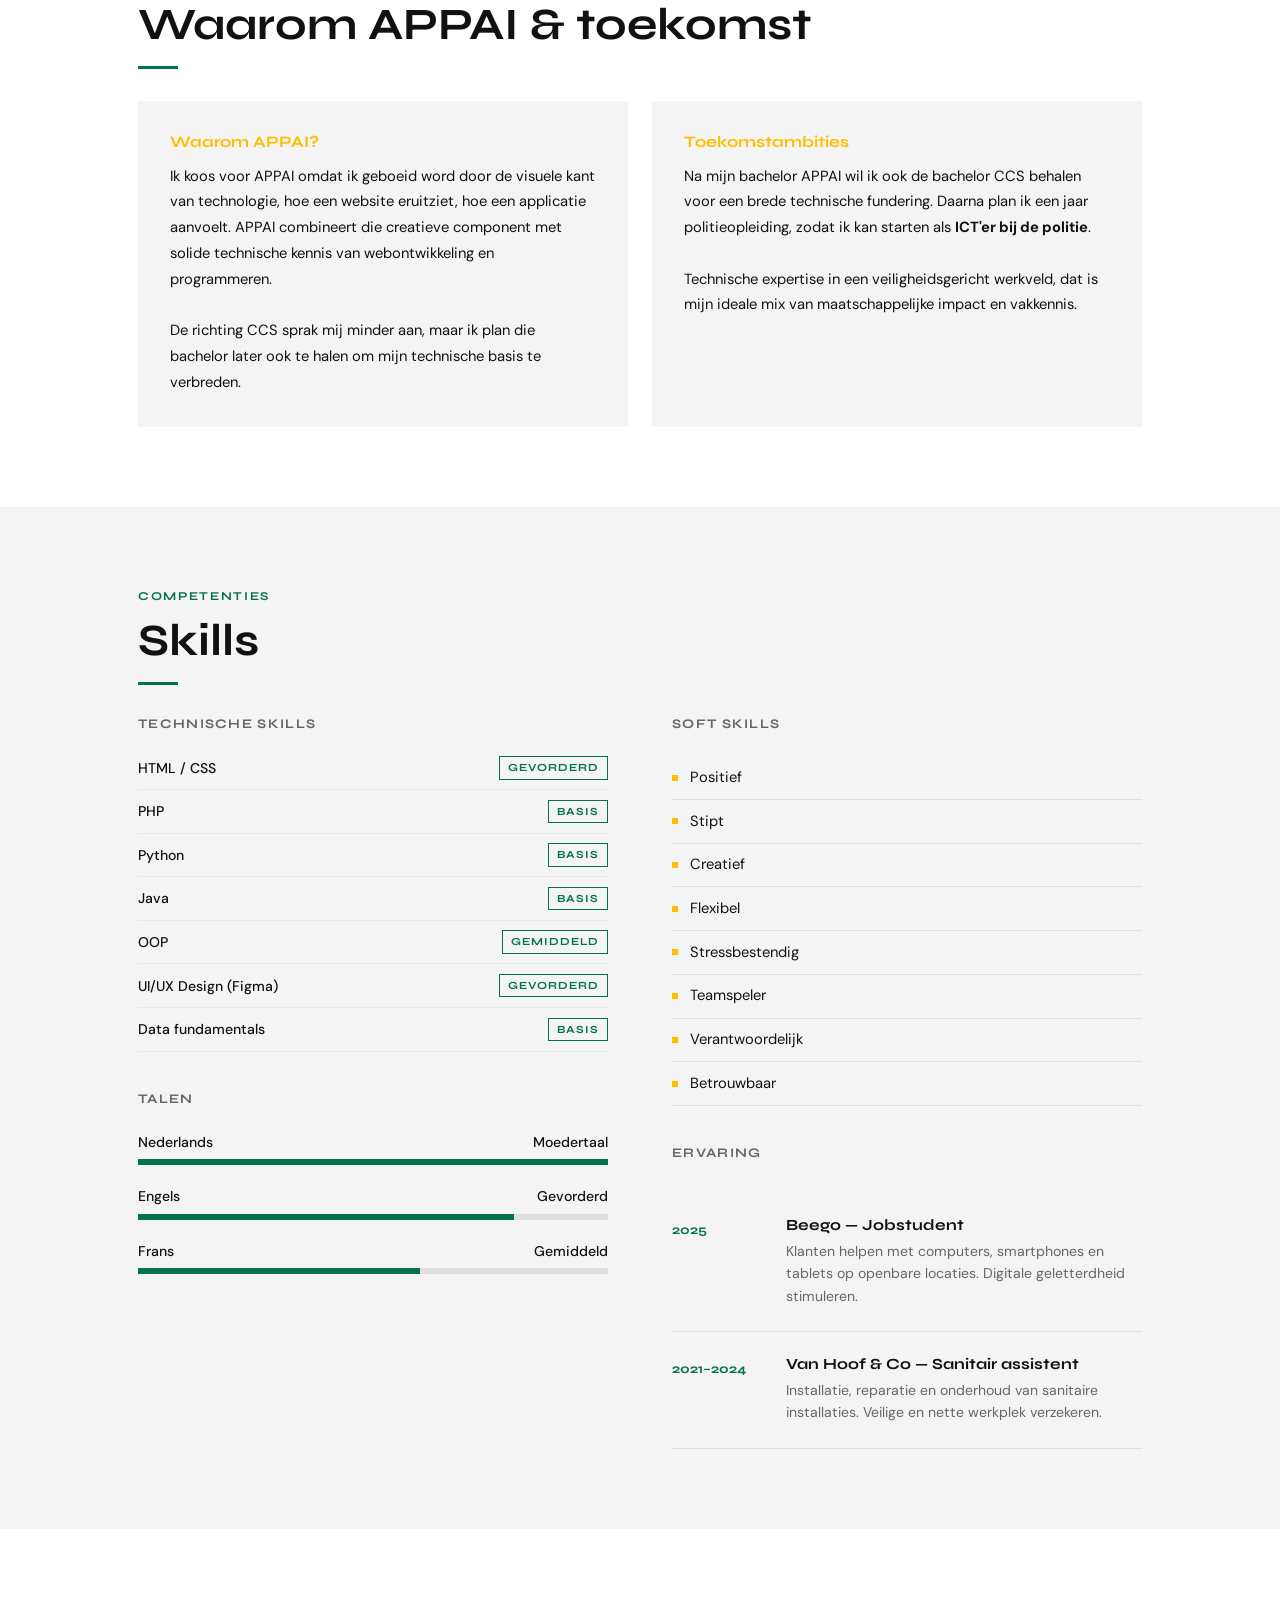
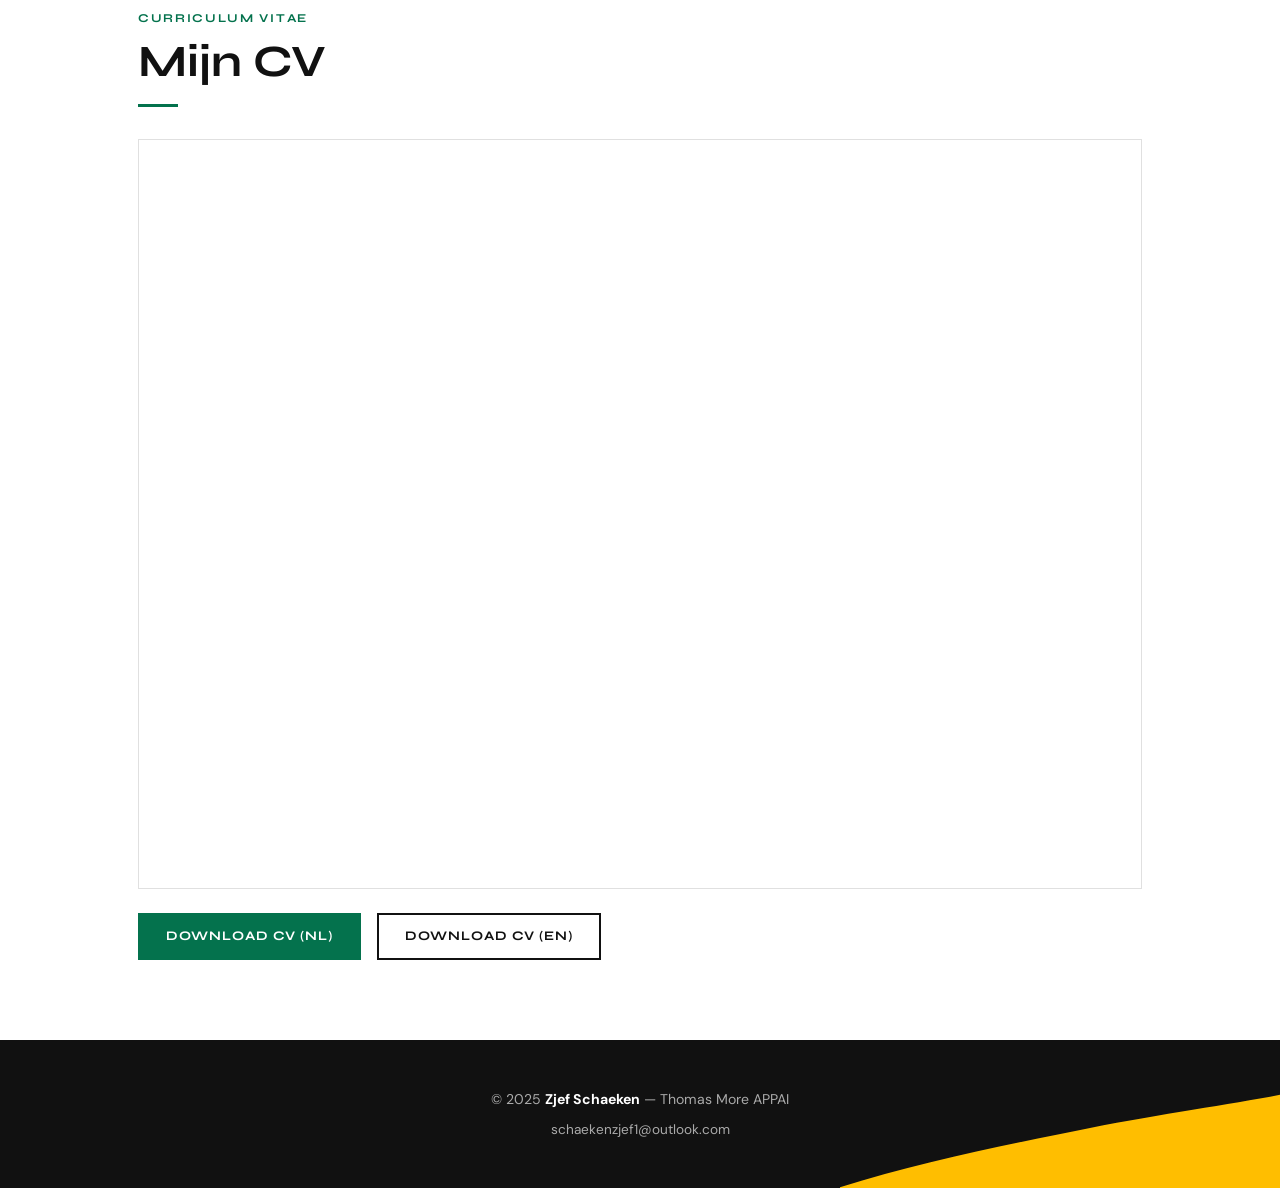
==== commit 616470d6: "changes" ====
--- a/about.html
+++ b/about.html
@@ -68,7 +68,6 @@
 
           <ul class="contact-list">
             <li><span class="contact-icon"></span> schaekenzjef1@outlook.com</li>
-            <li><span class="contact-icon"></span> +32 470 34 84 33</li>
             <li><span class="contact-icon"></span> Herdersstraat 16, 2400 Mol</li>
             <li><span class="contact-icon"></span> Thomas More — APPAI</li>
           </ul>
@@ -78,7 +77,6 @@
 
     <!-- HOBBIES -->
     <div class="section-full section-gray has-wave" style="position:relative; overflow:hidden">
-      <img class="wave-orange-br" src="images/wave-orange-br.svg" alt="" />
       <div class="section" style="padding-top:0; padding-bottom:0">
         <p class="section-label">Vrije tijd</p>
         <h2 class="section-title">Buiten de school</h2>
@@ -135,7 +133,7 @@
             Na mijn bachelor APPAI wil ik ook de bachelor CCS behalen voor
             een brede technische fundering. Daarna plan ik een jaar
             politieopleiding, zodat ik kan starten als
-            <strong style="color:white">ICT'er bij de politie</strong>.
+            <strong>ICT'er bij de politie</strong>.
             <br><br>
             Technische expertise in een veiligheidsgericht werkveld,
             dat is mijn ideale mix van maatschappelijke impact en vakkennis.
@@ -260,7 +258,6 @@
         </p>
         <p style="margin-top:0.5rem; font-size:0.85rem; color:#555">
           <a href="mailto:schaekenzjef1@outlook.com" style="color:#aaa">schaekenzjef1@outlook.com</a>
-          &nbsp;·&nbsp; +32 470 34 84 33
         </p>
       </div>
     </div>
--- a/css/about.css
+++ b/css/about.css
@@ -105,8 +105,8 @@
 
 .motivation-block {
   padding: 2rem;
-  background: var(--black);
-  color: var(--white);
+  background-color: var(--gray);
+  color: var(--text);
 }
 
 .motivation-block h3 {
@@ -117,7 +117,7 @@
 
 .motivation-block p {
   font-size: 0.92rem;
-  color: #bbb;
+  color: var(--black);
   line-height: 1.75;
 }
 
